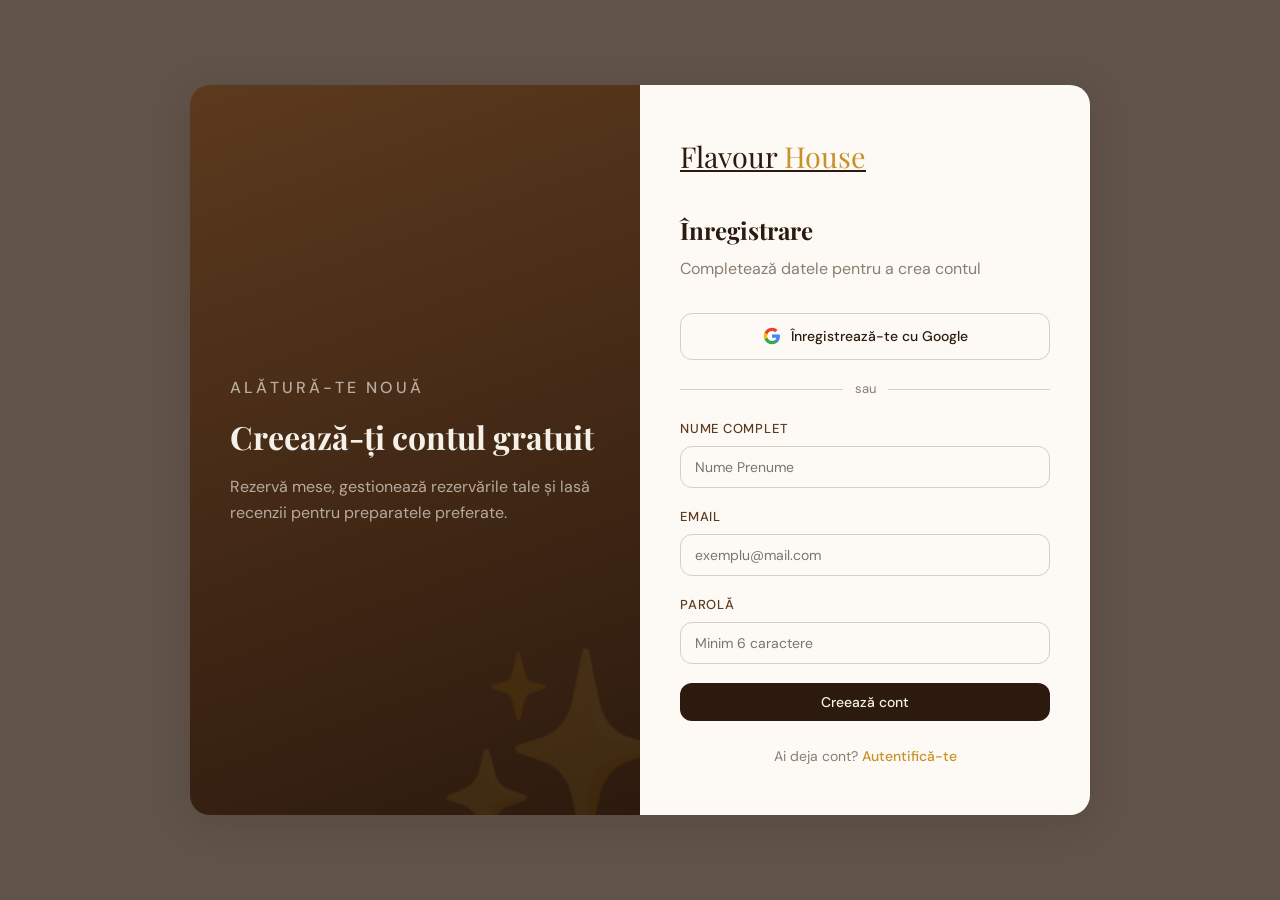
==== RestaurantApp/public/register.html @ 233bb6d1 "Actualizare register.html cu buton "Continua cu Google" #19" ====
<!DOCTYPE html>
<html lang="ro">
<head>
  <meta charset="UTF-8">
  <meta name="viewport" content="width=device-width, initial-scale=1.0">
  <title>Înregistrare — Flavour House</title>
  <link rel="stylesheet" href="style.css">
  <style>
    body { 
      display: flex; 
      align-items: center; 
      justify-content: center; 
      min-height: 100vh; 
      padding: 2rem;
      margin: 0; 
      background: linear-gradient(rgba(44, 26, 14, 0.75), rgba(44, 26, 14, 0.75)), 
                  url('https://media.gettyimages.com/id/1632045436/video/defocus-after-work-dinner-party.jpg?s=640x640&k=20&c=yxpzzxIzMyTx0dXF350Sa_MqFmlVjyDskMo8bTIoD7I=');
      background-repeat: no-repeat;
      background-size: cover;
      background-position: center;
      background-attachment: fixed;
    }

    .auth-wrapper {
      display: grid; grid-template-columns: 1fr 1fr;
      max-width: 900px; width: 100%;
      border-radius: var(--radius-lg); overflow: hidden; box-shadow: var(--shadow-lg);
    }

    .auth-banner {
      background: linear-gradient(160deg, var(--maro-med) 0%, var(--maro) 100%);
      padding: 3rem 2.5rem; display: flex; flex-direction: column; justify-content: center;
      position: relative; overflow: hidden;
    }

    .auth-banner::before {
      content: '✨'; font-size: 12rem; position: absolute;
      right: -2rem; bottom: -2rem; opacity: 0.08; line-height: 1;
    }

    .auth-banner-label { font-size: 11px; font-weight: 500; letter-spacing: 0.2em; color: var(--auriu); text-transform: uppercase; margin-bottom: 1rem; }
    .auth-banner h2 { font-family: 'Playfair Display', serif; font-size: 2rem; color: var(--crem); line-height: 1.3; margin-bottom: 1rem; }
    .auth-banner p { font-size: 16px; color: rgba(245,240,232,0.65); }

    .auth-form-side { background: var(--alb); padding: 3rem 2.5rem; }

    .auth-logo { font-family: 'Playfair Display', serif; font-size: 1.8rem; color: var(--maro); margin-bottom: 2rem; display: block; }
    .auth-logo span { color: var(--auriu); }

    .auth-title { font-family: 'Playfair Display', serif; font-size: 1.5rem; color: var(--maro); margin-bottom: 0.4rem; }
    .auth-sub { font-size: 16px; color: var(--gri); margin-bottom: 2rem; }

    .auth-footer { margin-top: 1.5rem; text-align: center; font-size: 14px; color: var(--gri); }
    .auth-footer a { color: var(--auriu); text-decoration: none; font-weight: 500; }
    .auth-footer a:hover { text-decoration: underline; }

    /* Buton Google */
    .btn-google {
      display: flex; align-items: center; justify-content: center; gap: 10px;
      width: 100%; padding: 11px 22px; border-radius: var(--radius);
      border: 1.5px solid var(--gri-light); background: var(--alb);
      font-family: 'DM Sans', sans-serif; font-size: 14px; font-weight: 500;
      color: var(--maro); cursor: pointer; text-decoration: none;
      transition: all var(--transition);
      box-sizing: border-box;
    }
    .btn-google:hover {
      border-color: #4285F4; background: #F8F9FF;
      box-shadow: 0 2px 12px rgba(66,133,244,0.15);
    }
    .google-icon { width: 18px; height: 18px; flex-shrink: 0; }

    /* Separator */
    .separator {
      display: flex; align-items: center; gap: 12px;
      margin: 1.2rem 0; color: var(--gri); font-size: 13px;
    }
    .separator::before, .separator::after {
      content: ''; flex: 1; height: 1px; background: var(--gri-light);
    }

    @media (max-width: 640px) {
      .auth-wrapper { grid-template-columns: 1fr; }
      .auth-banner { display: none; }
    }
  </style>
</head>
<body>

<div class="auth-wrapper">
  <div class="auth-banner">
    <p class="auth-banner-label">Alătură-te nouă</p>
    <h2>Creează-ți contul gratuit</h2>
    <p>Rezervă mese, gestionează rezervările tale și lasă recenzii pentru preparatele preferate.</p>
  </div>
  <div class="auth-form-side">
    <a href="index.html" class="auth-logo">Flavour <span>House</span></a>
    <h2 class="auth-title">Înregistrare</h2>
    <p class="auth-sub">Completează datele pentru a crea contul</p>

    <div id="alert" class="alert"></div>

    <!-- Buton Google -->
    <a href="/api/auth/google" class="btn-google">
      <svg class="google-icon" viewBox="0 0 24 24">
        <path fill="#4285F4" d="M22.56 12.25c0-.78-.07-1.53-.2-2.25H12v4.26h5.92c-.26 1.37-1.04 2.53-2.21 3.31v2.77h3.57c2.08-1.92 3.28-4.74 3.28-8.09z"/>
        <path fill="#34A853" d="M12 23c2.97 0 5.46-.98 7.28-2.66l-3.57-2.77c-.98.66-2.23 1.06-3.71 1.06-2.86 0-5.29-1.93-6.16-4.53H2.18v2.84C3.99 20.53 7.7 23 12 23z"/>
        <path fill="#FBBC05" d="M5.84 14.09c-.22-.66-.35-1.36-.35-2.09s.13-1.43.35-2.09V7.07H2.18C1.43 8.55 1 10.22 1 12s.43 3.45 1.18 4.93l3.66-2.84z"/>
        <path fill="#EA4335" d="M12 5.38c1.62 0 3.06.56 4.21 1.64l3.15-3.15C17.45 2.09 14.97 1 12 1 7.7 1 3.99 3.47 2.18 7.07l3.66 2.84c.87-2.6 3.3-4.53 6.16-4.53z"/>
      </svg>
      Înregistrează-te cu Google
    </a>

    <div class="separator">sau</div>

    <div class="form-group">
      <label>Nume complet</label>
      <input type="text" id="nume" placeholder="Nume Prenume">
    </div>
    <div class="form-group">
      <label>Email</label>
      <input type="email" id="email" placeholder="exemplu@mail.com">
    </div>
    <div class="form-group">
      <label>Parolă</label>
      <input type="password" id="parola" placeholder="Minim 6 caractere">
    </div>
    <button class="btn btn-dark btn-full" onclick="register()">Creează cont</button>

    <div class="auth-footer">
      Ai deja cont? <a href="login.html">Autentifică-te</a>
    </div>
  </div>
</div>

<script>
async function register() {
  const nume   = document.getElementById('nume').value.trim();
  const email  = document.getElementById('email').value.trim();
  const parola = document.getElementById('parola').value;
  const alert  = document.getElementById('alert');

  alert.className = 'alert'; alert.textContent = '';

  if (!nume || !email || !parola) {
    alert.className = 'alert alert-error show';
    alert.textContent = 'Completează toate câmpurile.';
    return;
  }
  if (parola.length < 6) {
    alert.className = 'alert alert-error show';
    alert.textContent = 'Parola trebuie să aibă cel puțin 6 caractere.';
    return;
  }

  try {
    const res  = await fetch('/api/auth/register', {
      method: 'POST',
      headers: { 'Content-Type': 'application/json' },
      body: JSON.stringify({ nume, email, parola })
    });
    const date = await res.json();

    if (!res.ok) {
      alert.className = 'alert alert-error show';
      alert.textContent = date.mesaj;
      return;
    }

    alert.className = 'alert alert-success show';
    alert.textContent = 'Cont creat cu succes! Te redirecționăm...';
    setTimeout(() => window.location.href = 'login.html', 1200);
  } catch (e) {
    alert.className = 'alert alert-error show';
    alert.textContent = 'Eroare de conexiune. Încearcă din nou.';
  }
}

document.addEventListener('keydown', e => { if (e.key === 'Enter') register(); });
</script>
</body>
</html>
---- RestaurantApp/public/style.css ----
@import url('https://fonts.googleapis.com/css2?family=Playfair+Display:ital,wght@0,400;0,600;0,700;1,400&family=DM+Sans:wght@300;400;500&display=swap');

:root {
  --crem:      #F5F0E8;
  --crem-dark: #EDE6D6;
  --maro:      #2C1A0E;
  --maro-med:  #5C3A1E;
  --auriu:     #C8922A;
  --auriu-light: #E8B84B;
  --alb:       #FDFAF5;
  --gri:       #8A7E72;
  --gri-light: #D4CEC6;
  --verde:     #2D6A4F;
  --rosu:      #9B2335;
  --shadow:    0 4px 24px rgba(44,26,14,0.10);
  --shadow-lg: 0 8px 40px rgba(44,26,14,0.16);
  --radius:    12px;
  --radius-lg: 20px;
  --transition: 0.25s cubic-bezier(.4,0,.2,1);
}

*, *::before, *::after { box-sizing: border-box; margin: 0; padding: 0; }

html { scroll-behavior: smooth; }

body {
  font-family: 'DM Sans', sans-serif;
  background: var(--crem);
  color: var(--maro);
  min-height: 100vh;
  font-size: 15px;
  line-height: 1.6;
}

/* ── Navigatie ─────── */
nav {
  position: absolute; top: 0; left: 0; right: 0; z-index: 100;
  background: 
              url('file.png');
  backdrop-filter: blur(12px);
  /* REZOLVAREA AICI: */
  background-size: cover;       
  background-position: center;  
  background-repeat: no-repeat;
  border-bottom: 1px solid var(--maro);
  padding: 0 2rem;
  display: flex; align-items: center; justify-content: space-between;
  height: 100px;
}

.nav-logo {
  font-family: 'Playfair Display', serif;
  font-size: 1.8rem; 
  font-weight: 900;
  color: var(--maro);
  text-decoration: none;
  letter-spacing: -0.02em;
  display: inline-block;
  margin-left: 150px;
  background: var(--auriu-light); 
  padding: 12px 35px;
  border-radius: 50px;
  border: 2px solid var(--auriu-light); 
  
  /* TRANZITIE */
  transition: all var(--transition);
}

.nav-logo:hover {
  transform: scale(1.05);
  background: var(--auriu); 
  border-color: var(--auriu);
  
  /* GLOW AURIU */
  filter: drop-shadow(0 0 8px rgba(200, 146, 42, 0.3));
}

.nav-logo span {
  color: var(--auriu);
}

.nav-links { 
  display: flex; 
  align-items: center; 
  gap: 0.5rem; 
}

.nav-links a {
  font-size: 16px; 
  font-weight: 520;
  text-decoration: none;
  padding: 6px 22px; 
  border-radius: 25px;
  background: var(--auriu); 
  color: var(--maro);
  display: inline-block;
  transition: background var(--transition), 
              color var(--transition), 
              transform 0.2s ease, 
              box-shadow 0.2s ease;
}

.nav-links a:hover {
  background: var(--crem);
  color: var(--maro);
  transform: translateY(-3px) scale(1.05);
  box-shadow: 0 10px 20px rgba(0, 0, 0, 0.1), 0 0 15px var(--crem);
}

.nav-links a.btn-nav {
  background: var(--auriu); 
  color: var(--maro);
  padding: 6px 22px; 
}

.nav-links a.btn-nav:hover {
  background: var(--crem);
  color: var(--maro);
  transform: translateY(-3px) scale(1.05);
  box-shadow: 0 10px 20px rgba(0, 0, 0, 0.1), 0 0 15px var(--crem);
}

/* ── Butoane ───────── */
.btn {
  display: inline-flex; align-items: center; justify-content: center; gap: 8px;
  font-family: 'DM Sans', sans-serif; font-size: 14px; font-weight: 500;
  padding: 10px 22px; border-radius: var(--radius);
  border: none; cursor: pointer;
  transition: all var(--transition);
  text-decoration: none;
}
.btn-primary {
  background: var(--auriu); color: var(--maro);
}
.btn-primary:hover {
  background: var(--auriu-light);
  box-shadow: 0 4px 16px rgba(200,146,42,0.35);
  transform: translateY(-1px);
}
.btn-dark {
  background: var(--maro); color: var(--crem);
}
.btn-dark:hover {
  background: var(--maro-med);
  transform: translateY(-1px);
  box-shadow: var(--shadow);
}
.btn-outline {
  background: transparent; color: var(--maro);
  border: 1.5px solid var(--gri-light);
}
.btn-outline:hover { border-color: var(--maro); background: var(--crem-dark); }
.btn-danger { background: var(--rosu); color: #fff; }
.btn-danger:hover { background: #7a1c29; transform: translateY(-1px); }
.btn-success { background: var(--verde); color: #fff; }
.btn-success:hover { background: #1f4f3a; transform: translateY(-1px); }
.btn-sm { padding: 6px 14px; font-size: 13px; }
.btn-full { width: 100%; }
.btn:disabled { opacity: 0.5; cursor: not-allowed; transform: none !important; }

/* ── Formulare ─────────────────────────────────────── */
.form-group { margin-bottom: 1.2rem; }
.form-group label {
  display: block; font-size: 13px; font-weight: 500;
  color: var(--maro-med); margin-bottom: 6px;
  text-transform: uppercase; letter-spacing: 0.06em;
}
.form-group input,
.form-group select,
.form-group textarea {
  width: 100%; padding: 11px 14px;
  border: 1.5px solid var(--gri-light);
  border-radius: var(--radius); background: var(--alb);
  font-family: 'DM Sans', sans-serif; font-size: 14px;
  color: var(--maro);
  transition: border-color var(--transition), box-shadow var(--transition);
  outline: none;
}
.form-group input:focus,
.form-group select:focus,
.form-group textarea:focus {
  border-color: var(--auriu);
  box-shadow: 0 0 0 3px rgba(200,146,42,0.15);
}
.form-group textarea { resize: vertical; min-height: 90px; }

/* ── Card ──────────────────────────────────────────── */
.card {
  background: var(--alb); border-radius: var(--radius-lg);
  box-shadow: var(--shadow);
  border: 1px solid rgba(212,206,198,0.5);
}

/* ── Badge status ──────────────────────────────────── */
.badge {
  display: inline-block; font-size: 12px; font-weight: 500;
  padding: 3px 10px; border-radius: 99px;
}
.badge-asteptare { background: #FEF3C7; color: #92400E; }
.badge-confirmata { background: #D1FAE5; color: #065F46; }
.badge-anulata   { background: #FEE2E2; color: #991B1B; }

/* ── Container ─────────────────────────────────────── */
.container { max-width: 1100px; margin: 0 auto; padding: 0 1.5rem; }
.page-wrapper { padding-top: 80px; min-height: 100vh; }

/* ── Alert mesaje ──────────────────────────────────── */
.alert {
  padding: 12px 16px; border-radius: var(--radius);
  font-size: 14px; font-weight: 500; margin-bottom: 1rem;
  display: none;
}
.alert.show { display: block; }
.alert-error   { background: #FEE2E2; color: #991B1B; border: 1px solid #FECACA; }
.alert-success { background: #D1FAE5; color: #065F46; border: 1px solid #A7F3D0; }

/* ── Tabel ─────────────────────────────────────────── */
.tabel-wrapper { overflow-x: auto; border-radius: var(--radius-lg); }
table {
  width: 100%; border-collapse: collapse;
  font-size: 14px;
}
thead tr { background: var(--maro); color: var(--crem); }
thead th {
  padding: 12px 16px; text-align: left;
  font-size: 12px; font-weight: 500;
  text-transform: uppercase; letter-spacing: 0.06em;
}
tbody tr {
  border-bottom: 1px solid var(--crem-dark);
  transition: background var(--transition);
}
tbody tr:hover { background: var(--crem-dark); }
tbody td { padding: 12px 16px; color: var(--maro); }

/* ── Stele rating ──────────────────────────────────── */
.stele { display: flex; gap: 4px; }
.stea {
  font-size: 20px; cursor: pointer; color: var(--gri-light);
  transition: color var(--transition), transform var(--transition);
  user-select: none;
}
.stea.activa, .stea:hover { color: var(--auriu); transform: scale(1.1); }

/* ── Footer ────────────────────────────────────────── */
footer {
  background: var(--maro); color: var(--crem-dark);
  text-align: center; padding: 2rem;
  font-size: 13px; margin-top: 4rem;
}
footer span { color: var(--auriu); }

/* ── Animatii ──────────────────────────────────────── */
@keyframes fadeInUp {
  from { opacity: 0; transform: translateY(20px); }
  to   { opacity: 1; transform: translateY(0); }
}
.fade-in { animation: fadeInUp 0.5s ease forwards; }



.sticky-footer-layout {
  min-height: 100vh;
  display: flex;
  flex-direction: column;
}

.sticky-footer-layout .main-wrapper {
  flex: 1 0 auto;
  display: flex;
  flex-direction: column;
}

footer {
  background: var(--maro);
  color: var(--crem-dark);
  text-align: center;
  padding: 2rem;
  font-size: 13px;
  flex-shrink: 0; 
}
footer span { color: var(--auriu); }


/* ── Responsive ────────────────────────────────────── */
@media (max-width: 640px) {
  nav { padding: 0 1rem; }
  .nav-links a:not(.btn-nav) { display: none; }
  .container { padding: 0 1rem; }
}

.preparat-img {
  width: 100%;
  height: 200px;       
  object-fit: cover;   
  border-radius: 12px;   
  margin-bottom: 15px;   
  display: block;
}

.preparat-card {
  display: flex;
  flex-direction: column;
  justify-content: space-between; 
}

.sidebar-logo { 
    font-family: 'Playfair Display', serif !important; 
    font-size: 1.8rem !important; 
    color: var(--crem) !important; 
    margin-bottom: 2.5rem; 
    padding: 0 0.5rem; 
    text-decoration: none !important;
    display: block;
    transition: all var(--transition);
}

.sidebar-logo span { 
    color: var(--auriu) !important;
    font-size: inherit; 
}

.sidebar-logo:hover {
    opacity: 0.9;
    transform: translateX(3px);
}
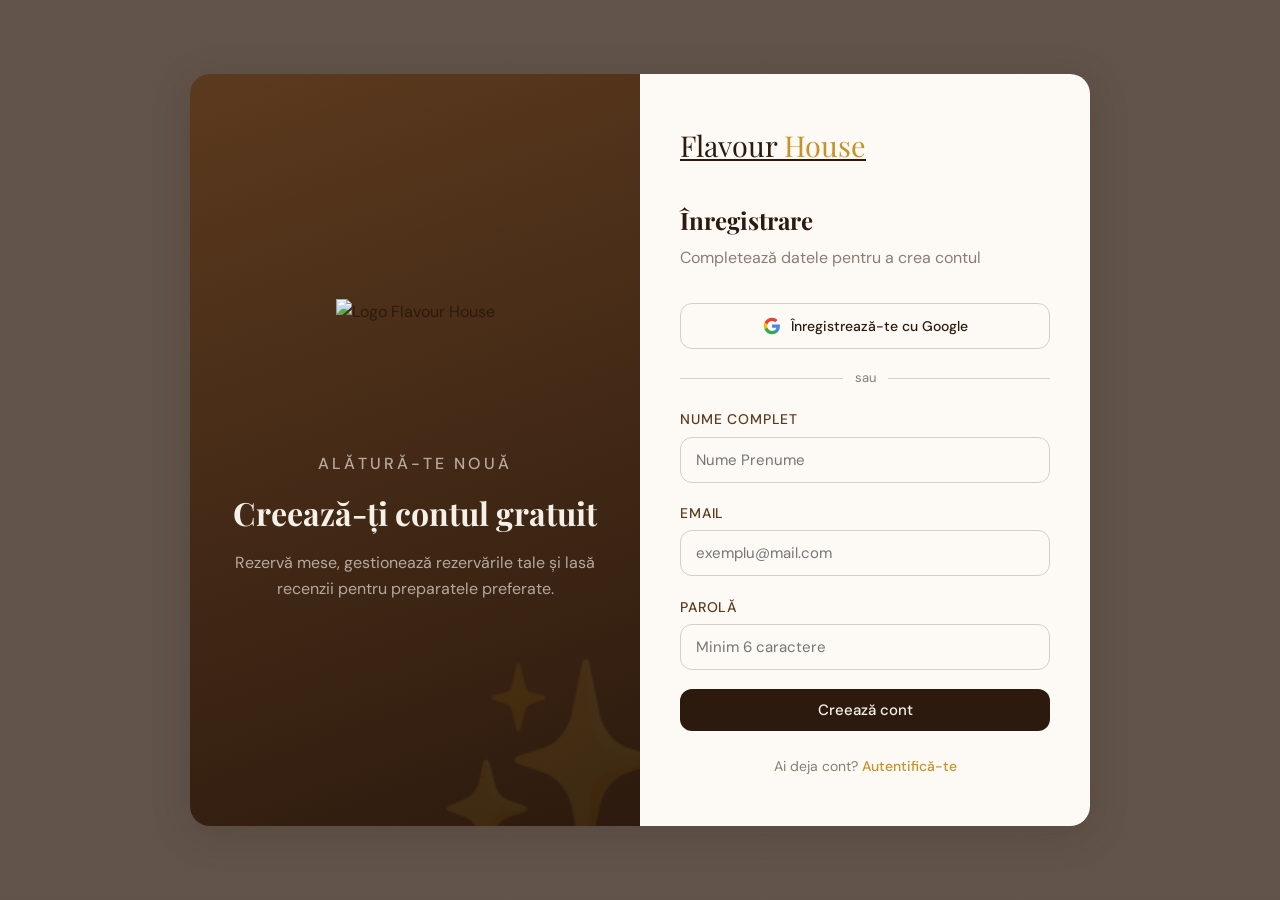
==== commit 25085e0d: "Add files via upload" ====
--- a/RestaurantApp/public/register.html
+++ b/RestaurantApp/public/register.html
@@ -3,6 +3,8 @@
 <head>
   <meta charset="UTF-8">
   <meta name="viewport" content="width=device-width, initial-scale=1.0">
+    <link rel="icon" type="image/png" href="logo.png">
+
   <title>Înregistrare — Flavour House</title>
   <link rel="stylesheet" href="style.css">
   <style>
@@ -29,13 +31,21 @@
 
     .auth-banner {
       background: linear-gradient(160deg, var(--maro-med) 0%, var(--maro) 100%);
-      padding: 3rem 2.5rem; display: flex; flex-direction: column; justify-content: center;
+      padding: 3rem 2.5rem; display: flex; flex-direction: column; 
+      justify-content: center; align-items: center; text-align: center;
       position: relative; overflow: hidden;
     }
 
     .auth-banner::before {
       content: '✨'; font-size: 12rem; position: absolute;
       right: -2rem; bottom: -2rem; opacity: 0.08; line-height: 1;
+    }
+
+    .auth-banner-logo {
+      height: 120px;
+      width: auto;
+      object-fit: contain;
+      margin-bottom: 2rem;
     }
 
     .auth-banner-label { font-size: 11px; font-weight: 500; letter-spacing: 0.2em; color: var(--auriu); text-transform: uppercase; margin-bottom: 1rem; }
@@ -89,6 +99,7 @@
 
 <div class="auth-wrapper">
   <div class="auth-banner">
+    <img src="logo.png" alt="Logo Flavour House" class="auth-banner-logo">
     <p class="auth-banner-label">Alătură-te nouă</p>
     <h2>Creează-ți contul gratuit</h2>
     <p>Rezervă mese, gestionează rezervările tale și lasă recenzii pentru preparatele preferate.</p>
@@ -100,7 +111,6 @@
 
     <div id="alert" class="alert"></div>
 
-    <!-- Buton Google -->
     <a href="/api/auth/google" class="btn-google">
       <svg class="google-icon" viewBox="0 0 24 24">
         <path fill="#4285F4" d="M22.56 12.25c0-.78-.07-1.53-.2-2.25H12v4.26h5.92c-.26 1.37-1.04 2.53-2.21 3.31v2.77h3.57c2.08-1.92 3.28-4.74 3.28-8.09z"/>
@@ -179,4 +189,4 @@
 document.addEventListener('keydown', e => { if (e.key === 'Enter') register(); });
 </script>
 </body>
-</html>
+</html>
--- a/RestaurantApp/public/style.css
+++ b/RestaurantApp/public/style.css
@@ -28,17 +28,15 @@
   background: var(--crem);
   color: var(--maro);
   min-height: 100vh;
-  font-size: 15px;
+  font-size: 16px; 
   line-height: 1.6;
 }
 
 /* ── Navigatie ─────── */
 nav {
   position: absolute; top: 0; left: 0; right: 0; z-index: 100;
-  background: 
-              url('file.png');
+  background: url('file.png');
   backdrop-filter: blur(12px);
-  /* REZOLVAREA AICI: */
   background-size: cover;       
   background-position: center;  
   background-repeat: no-repeat;
@@ -50,28 +48,20 @@
 
 .nav-logo {
   font-family: 'Playfair Display', serif;
-  font-size: 1.8rem; 
+  font-size: 2.35rem;
   font-weight: 900;
-  color: var(--maro);
+  color: var(--auriu);
   text-decoration: none;
   letter-spacing: -0.02em;
   display: inline-block;
   margin-left: 150px;
-  background: var(--auriu-light); 
   padding: 12px 35px;
   border-radius: 50px;
-  border: 2px solid var(--auriu-light); 
-  
-  /* TRANZITIE */
   transition: all var(--transition);
 }
 
 .nav-logo:hover {
   transform: scale(1.05);
-  background: var(--auriu); 
-  border-color: var(--auriu);
-  
-  /* GLOW AURIU */
   filter: drop-shadow(0 0 8px rgba(200, 146, 42, 0.3));
 }
 
@@ -86,10 +76,10 @@
 }
 
 .nav-links a {
-  font-size: 16px; 
+  font-size: 17px; 
   font-weight: 520;
   text-decoration: none;
-  padding: 6px 22px; 
+  padding: 8px 24px; 
   border-radius: 25px;
   background: var(--auriu); 
   color: var(--maro);
@@ -110,7 +100,7 @@
 .nav-links a.btn-nav {
   background: var(--auriu); 
   color: var(--maro);
-  padding: 6px 22px; 
+  padding: 8px 24px; 
 }
 
 .nav-links a.btn-nav:hover {
@@ -123,8 +113,11 @@
 /* ── Butoane ───────── */
 .btn {
   display: inline-flex; align-items: center; justify-content: center; gap: 8px;
-  font-family: 'DM Sans', sans-serif; font-size: 14px; font-weight: 500;
-  padding: 10px 22px; border-radius: var(--radius);
+  font-family: 'DM Sans', sans-serif; 
+  font-size: 15px; 
+  font-weight: 500;
+  padding: 11px 24px; 
+  border-radius: var(--radius);
   border: none; cursor: pointer;
   transition: all var(--transition);
   text-decoration: none;
@@ -154,24 +147,27 @@
 .btn-danger:hover { background: #7a1c29; transform: translateY(-1px); }
 .btn-success { background: var(--verde); color: #fff; }
 .btn-success:hover { background: #1f4f3a; transform: translateY(-1px); }
-.btn-sm { padding: 6px 14px; font-size: 13px; }
+.btn-sm { padding: 7px 16px; font-size: 14px; } /* Mărit de la 13px */
 .btn-full { width: 100%; }
 .btn:disabled { opacity: 0.5; cursor: not-allowed; transform: none !important; }
 
 /* ── Formulare ─────────────────────────────────────── */
 .form-group { margin-bottom: 1.2rem; }
 .form-group label {
-  display: block; font-size: 13px; font-weight: 500;
+  display: block; 
+  font-size: 14px; 
+  font-weight: 500;
   color: var(--maro-med); margin-bottom: 6px;
   text-transform: uppercase; letter-spacing: 0.06em;
 }
 .form-group input,
 .form-group select,
 .form-group textarea {
-  width: 100%; padding: 11px 14px;
+  width: 100%; padding: 12px 15px; 
   border: 1.5px solid var(--gri-light);
   border-radius: var(--radius); background: var(--alb);
-  font-family: 'DM Sans', sans-serif; font-size: 14px;
+  font-family: 'DM Sans', sans-serif; 
+  font-size: 15px; 
   color: var(--maro);
   transition: border-color var(--transition), box-shadow var(--transition);
   outline: none;
@@ -193,8 +189,11 @@
 
 /* ── Badge status ──────────────────────────────────── */
 .badge {
-  display: inline-block; font-size: 12px; font-weight: 500;
-  padding: 3px 10px; border-radius: 99px;
+  display: inline-block; 
+  font-size: 13px; 
+  font-weight: 500;
+  padding: 4px 12px; 
+  border-radius: 99px;
 }
 .badge-asteptare { background: #FEF3C7; color: #92400E; }
 .badge-confirmata { background: #D1FAE5; color: #065F46; }
@@ -206,8 +205,10 @@
 
 /* ── Alert mesaje ──────────────────────────────────── */
 .alert {
-  padding: 12px 16px; border-radius: var(--radius);
-  font-size: 14px; font-weight: 500; margin-bottom: 1rem;
+  padding: 14px 18px; 
+  border-radius: var(--radius);
+  font-size: 15px; 
+  font-weight: 500; margin-bottom: 1rem;
   display: none;
 }
 .alert.show { display: block; }
@@ -218,12 +219,14 @@
 .tabel-wrapper { overflow-x: auto; border-radius: var(--radius-lg); }
 table {
   width: 100%; border-collapse: collapse;
-  font-size: 14px;
+  font-size: 15px; 
 }
 thead tr { background: var(--maro); color: var(--crem); }
 thead th {
-  padding: 12px 16px; text-align: left;
-  font-size: 12px; font-weight: 500;
+  padding: 14px 16px; 
+  text-align: left;
+  font-size: 13px; 
+  font-weight: 500;
   text-transform: uppercase; letter-spacing: 0.06em;
 }
 tbody tr {
@@ -231,12 +234,13 @@
   transition: background var(--transition);
 }
 tbody tr:hover { background: var(--crem-dark); }
-tbody td { padding: 12px 16px; color: var(--maro); }
+tbody td { padding: 14px 16px; color: var(--maro); }
 
 /* ── Stele rating ──────────────────────────────────── */
 .stele { display: flex; gap: 4px; }
 .stea {
-  font-size: 20px; cursor: pointer; color: var(--gri-light);
+  font-size: 22px; 
+  cursor: pointer; color: var(--gri-light);
   transition: color var(--transition), transform var(--transition);
   user-select: none;
 }
@@ -246,7 +250,8 @@
 footer {
   background: var(--maro); color: var(--crem-dark);
   text-align: center; padding: 2rem;
-  font-size: 13px; margin-top: 4rem;
+  font-size: 14px; 
+  margin-top: 4rem;
 }
 footer span { color: var(--auriu); }
 
@@ -257,8 +262,6 @@
 }
 .fade-in { animation: fadeInUp 0.5s ease forwards; }
 
-
-
 .sticky-footer-layout {
   min-height: 100vh;
   display: flex;
@@ -271,16 +274,15 @@
   flex-direction: column;
 }
 
-footer {
+.sticky-footer-layout footer {
   background: var(--maro);
   color: var(--crem-dark);
   text-align: center;
   padding: 2rem;
-  font-size: 13px;
+  font-size: 14px; 
   flex-shrink: 0; 
 }
-footer span { color: var(--auriu); }
-
+.sticky-footer-layout footer span { color: var(--auriu); }
 
 /* ── Responsive ────────────────────────────────────── */
 @media (max-width: 640px) {
@@ -306,7 +308,7 @@
 
 .sidebar-logo { 
     font-family: 'Playfair Display', serif !important; 
-    font-size: 1.8rem !important; 
+    font-size: 1.95rem !important; 
     color: var(--crem) !important; 
     margin-bottom: 2.5rem; 
     padding: 0 0.5rem; 
@@ -323,5 +325,4 @@
 .sidebar-logo:hover {
     opacity: 0.9;
     transform: translateX(3px);
-}
-
+}
